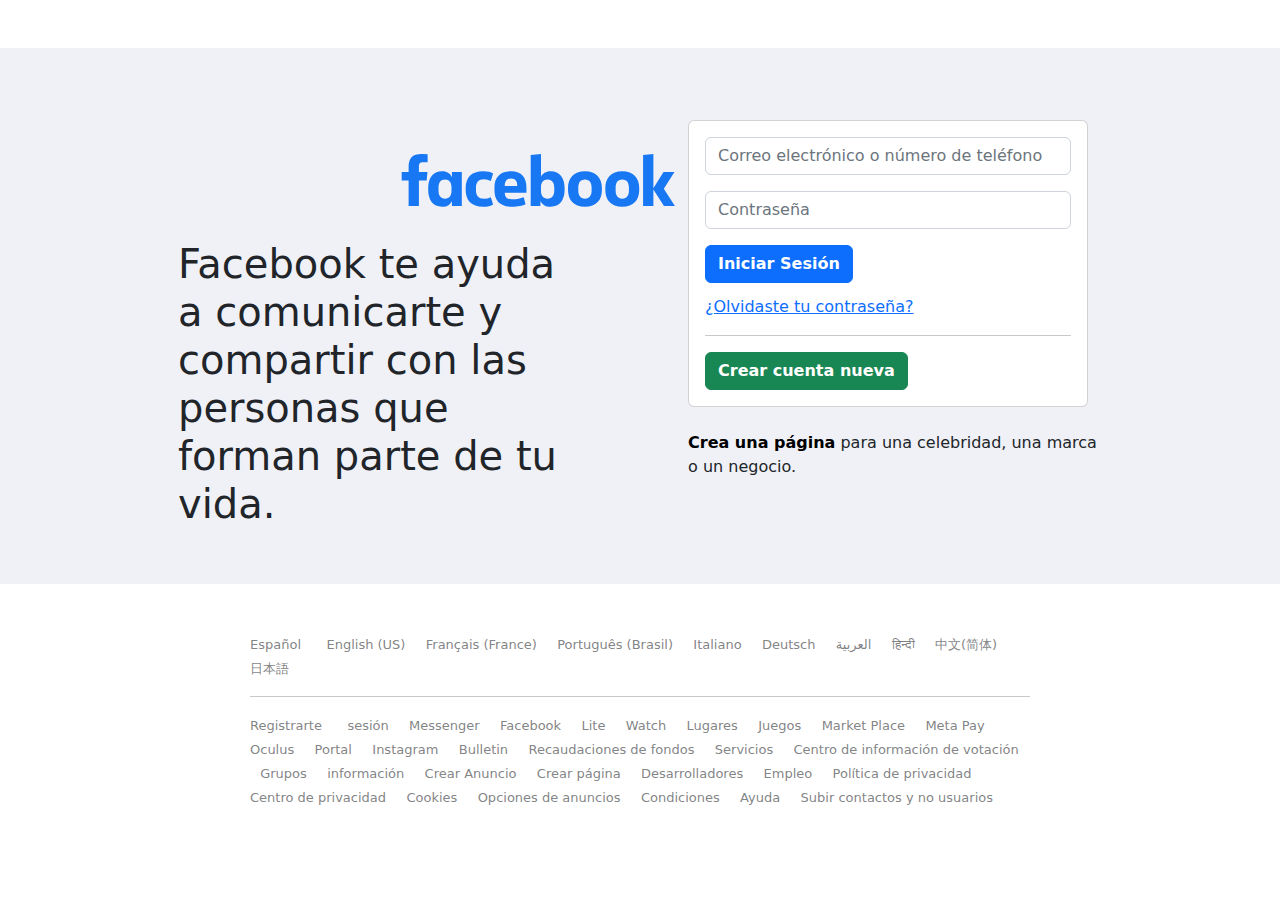
==== replicaFacebook/index.html @ c9c60d7c "Facebook 11/18/2022" ====
<!DOCTYPE html>
<html lang="es">

<head>
  <meta charset="UTF-8">
  <meta http-equiv="X-UA-Compatible" content="IE=edge">
  <meta name="viewport" content="width=device-width, initial-scale=1.0">
  <title>Replica Facebook</title>
  <link rel="stylesheet" href="assets/css/bootstrap.min.css">
  <link rel="stylesheet" href="assets/css/replicaFacebook.css">
  <link rel="shortcut icon" href="./assets/imagenes/facebook (1).png" type="image/x-icon">
</head>

<body class="body">
  <div class="colorfondo">
    <section class="container">
      <div class="row m-5">
        <div class="col-6 mt-4 p-5">
          <img class="logo" src="./assets/imagenes/dF5SId3UHWd.svg" alt="">
          <div>
            <h5 class="display-6">Facebook te ayuda a comunicarte y compartir con las personas que forman parte de tu
              vida.</h5>
          </div>
        </div>

        <div class="col-6 mt-4 p-5">
          <div class="card" style="width: 25rem;">
            <div class="card-body">
              <div class="mb-3">
                <input type="text" class="form-control" id="formGroupExampleInput"
                  placeholder="Correo electrónico o número de teléfono">
              </div>
              <div class="mb-3">

                <input type="text" class="form-control" id="formGroupExampleInput2" placeholder="Contraseña">
              </div>
              <div class="button">
                <button class="btn btn-primary" type="submit"><b>Iniciar Sesión</b></button>
              </div>
              </form>
              <a href="#" class="card-link">¿Olvidaste tu contraseña?</a>
              <hr>
              <div class="col-12">
                <button class="btn btn-success but" type="submit"><b>Crear cuenta nueva</b></button>
              </div>
            </div>
          </div><br>
          <div>
            <p><a href="#" class="creapag"><b>Crea una página</b></a> para una celebridad, una marca o un negocio.</p>
          </div>

        </div>

      </div>

    </section>

    <script src="./assets/js/bootstrap.js"></script>
  </div>
</body>

<footer class="footer">
  <div>
    <a href="#">Español</a> &nbsp &nbsp
    <a href="#">English (US)</a>&nbsp &nbsp
    <a href="#">Français (France)</a>&nbsp &nbsp
    <a href="#">Português (Brasil)</a>&nbsp &nbsp
    <a href="">Italiano</a>&nbsp &nbsp
    <a href="#">Deutsch</a>&nbsp &nbsp
    <a href="#">العربية</a>&nbsp &nbsp
    <a href="#">हिन्दी</a>&nbsp &nbsp
    <a href="#">中文(简体)</a>&nbsp &nbsp
    <a href="#">日本語</a>&nbsp &nbsp
  </div>
  <hr>
  <div>
    <a href="#">Registrarte</a> &nbsp &nbsp
    <a href="#">sesión</a>&nbsp &nbsp
    <a href="#">Messenger</a>&nbsp &nbsp
    <a href="#">Facebook</a>&nbsp &nbsp
    <a href="">Lite</a>&nbsp &nbsp
    <a href="#">Watch</a>&nbsp &nbsp
    <a href="#">Lugares</a>&nbsp &nbsp
    <a href="#">Juegos</a>&nbsp &nbsp
    <a href="#">Market Place</a>&nbsp &nbsp
    <a href="#">Meta Pay</a>&nbsp &nbsp
    <a href="#">Oculus</a>&nbsp &nbsp
    <a href="#">Portal</a>&nbsp &nbsp
    <a href="#">Instagram</a>&nbsp &nbsp
    <a href="#">Bulletin</a>&nbsp &nbsp
    <a href="#">Recaudaciones de fondos</a>&nbsp &nbsp
    <a href="#">Servicios</a>&nbsp &nbsp
    <a href="#">Centro de información de votación</a>&nbsp &nbsp
    <a href="#">Grupos</a>&nbsp &nbsp
    <a href="#">información</a>&nbsp &nbsp
    <a href="#">Crear Anuncio</a>&nbsp &nbsp
    <a href="#">Crear página</a>&nbsp &nbsp
    <a href="#">Desarrolladores</a>&nbsp &nbsp
    <a href="#">Empleo</a>&nbsp &nbsp
    <a href="#">Política de privacidad</a>&nbsp &nbsp
    <a href="#">Centro de privacidad</a>&nbsp &nbsp
    <a href="#">Cookies</a>&nbsp &nbsp
    <a href="#">Opciones de anuncios</a>&nbsp &nbsp
    <a href="#">Condiciones</a>&nbsp &nbsp
    <a href="#">Ayuda</a>&nbsp &nbsp
    <a href="#">Subir contactos y no usuarios</a>
  </div>
</footer>

</html>
---- replicaFacebook/assets/css/replicaFacebook.css ----
.creapag{
    text-decoration: none;
    color: black;
}
.language{
    Style
}
.listaslanguages{
    font-family: ;
}
.gap{
    gap: 10px;
}
.footer{
    margin: 0px 250px 50px;
}
.footer a{
    font-size: small;
    text-decoration: none;
    background-color: white;
    color: rgba(84, 86, 88, 0.747);
}
.container{
    background-color: rgb(239, 241, 247);
}
.logo{
    width: 720px;
    height: 120px;
    
    }

.colorfondo{
    background-color:  rgb(239, 241, 247);;
}
.card-link{
    justify-content: ;
}
.button{
    width: 1500px;
    height: 50px;
}
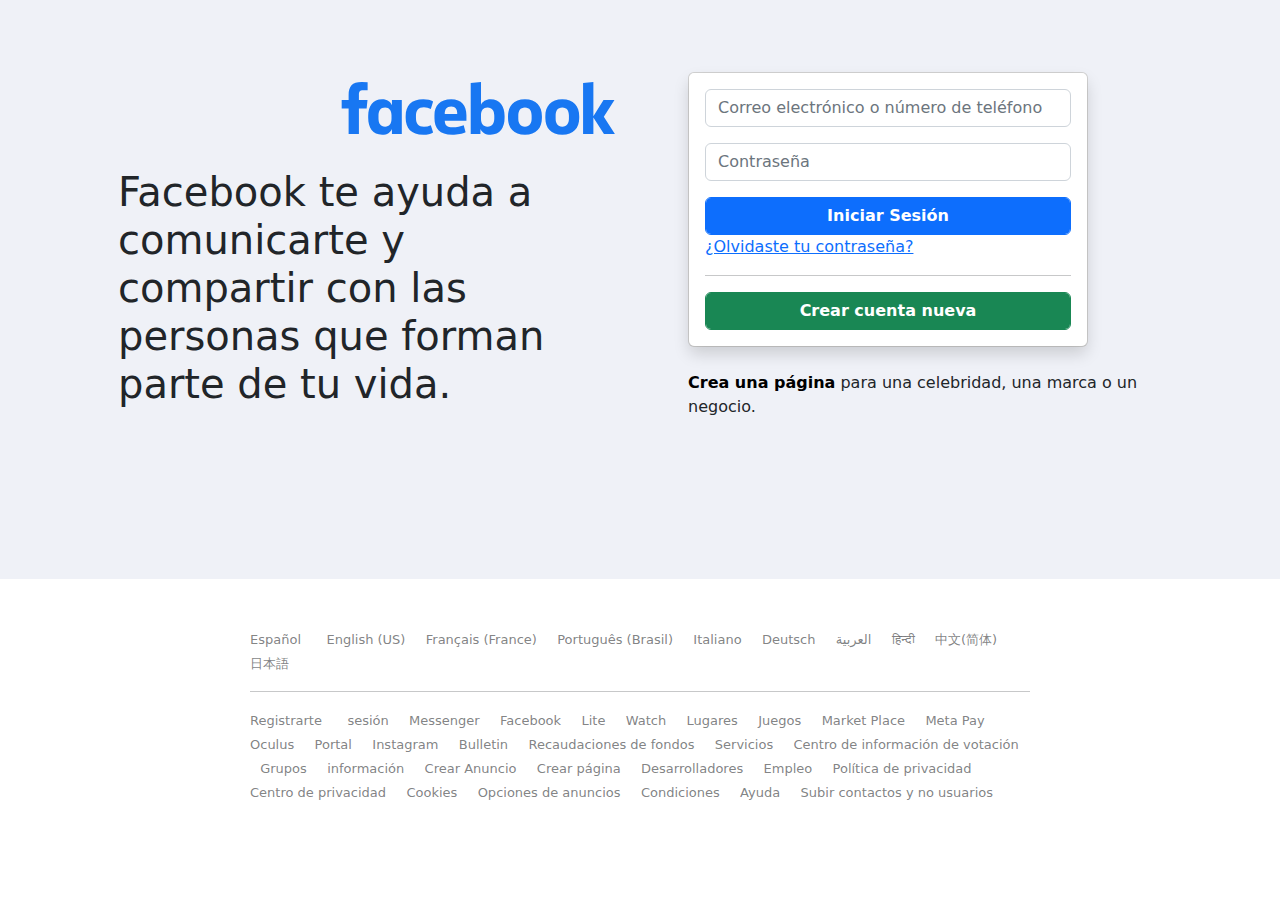
==== commit 8eea0ef5: "11/18/2022" ====
--- a/replicaFacebook/index.html
+++ b/replicaFacebook/index.html
@@ -14,8 +14,8 @@
 <body class="body">
   <div class="colorfondo">
     <section class="container">
-      <div class="row m-5">
-        <div class="col-6 mt-4 p-5">
+      <div class="row ">
+        <div class="col-6 p-5">
           <img class="logo" src="./assets/imagenes/dF5SId3UHWd.svg" alt="">
           <div>
             <h5 class="display-6">Facebook te ayuda a comunicarte y compartir con las personas que forman parte de tu
@@ -25,29 +25,31 @@
 
         <div class="col-6 mt-4 p-5">
           <div class="card" style="width: 25rem;">
-            <div class="card-body">
-              <div class="mb-3">
-                <input type="text" class="form-control" id="formGroupExampleInput"
-                  placeholder="Correo electrónico o número de teléfono">
-              </div>
-              <div class="mb-3">
+            <div class="card-body bg-white rounded-2 shadow p-3">
+              <form class="">
+                <div class="mb-3">
+                  <input type="text" class="form-control" id="formGroupExampleInput"
+                    placeholder="Correo electrónico o número de teléfono">
+                </div>
+                <div class="mb-3">
 
-                <input type="text" class="form-control" id="formGroupExampleInput2" placeholder="Contraseña">
-              </div>
-              <div class="button">
-                <button class="btn btn-primary" type="submit"><b>Iniciar Sesión</b></button>
-              </div>
+                  <input type="text" class="form-control" id="formGroupExampleInput2" placeholder="Contraseña">
+                </div>
+                <div>
+                  <button class="btn btn-primary form-control" type="submit"><b>Iniciar Sesión</b></button>
+                </div>
               </form>
               <a href="#" class="card-link">¿Olvidaste tu contraseña?</a>
               <hr>
               <div class="col-12">
-                <button class="btn btn-success but" type="submit"><b>Crear cuenta nueva</b></button>
+                <button class="btn btn-success form-control" type="submit"><b>Crear cuenta nueva</b></button>
               </div>
             </div>
           </div><br>
           <div>
             <p><a href="#" class="creapag"><b>Crea una página</b></a> para una celebridad, una marca o un negocio.</p>
           </div>
+          <br><br><br><br>
 
         </div>
 
@@ -58,6 +60,7 @@
     <script src="./assets/js/bootstrap.js"></script>
   </div>
 </body>
+<br><br>
 
 <footer class="footer">
   <div>
@@ -65,7 +68,7 @@
     <a href="#">English (US)</a>&nbsp &nbsp
     <a href="#">Français (France)</a>&nbsp &nbsp
     <a href="#">Português (Brasil)</a>&nbsp &nbsp
-    <a href="">Italiano</a>&nbsp &nbsp
+    <a href="#">Italiano</a>&nbsp &nbsp
     <a href="#">Deutsch</a>&nbsp &nbsp
     <a href="#">العربية</a>&nbsp &nbsp
     <a href="#">हिन्दी</a>&nbsp &nbsp
--- a/replicaFacebook/assets/css/replicaFacebook.css
+++ b/replicaFacebook/assets/css/replicaFacebook.css
@@ -2,12 +2,7 @@
     text-decoration: none;
     color: black;
 }
-.language{
-    Style
-}
-.listaslanguages{
-    font-family: ;
-}
+
 .gap{
     gap: 10px;
 }
@@ -33,7 +28,6 @@
     background-color:  rgb(239, 241, 247);;
 }
 .card-link{
-    justify-content: ;
 }
 .button{
     width: 1500px;
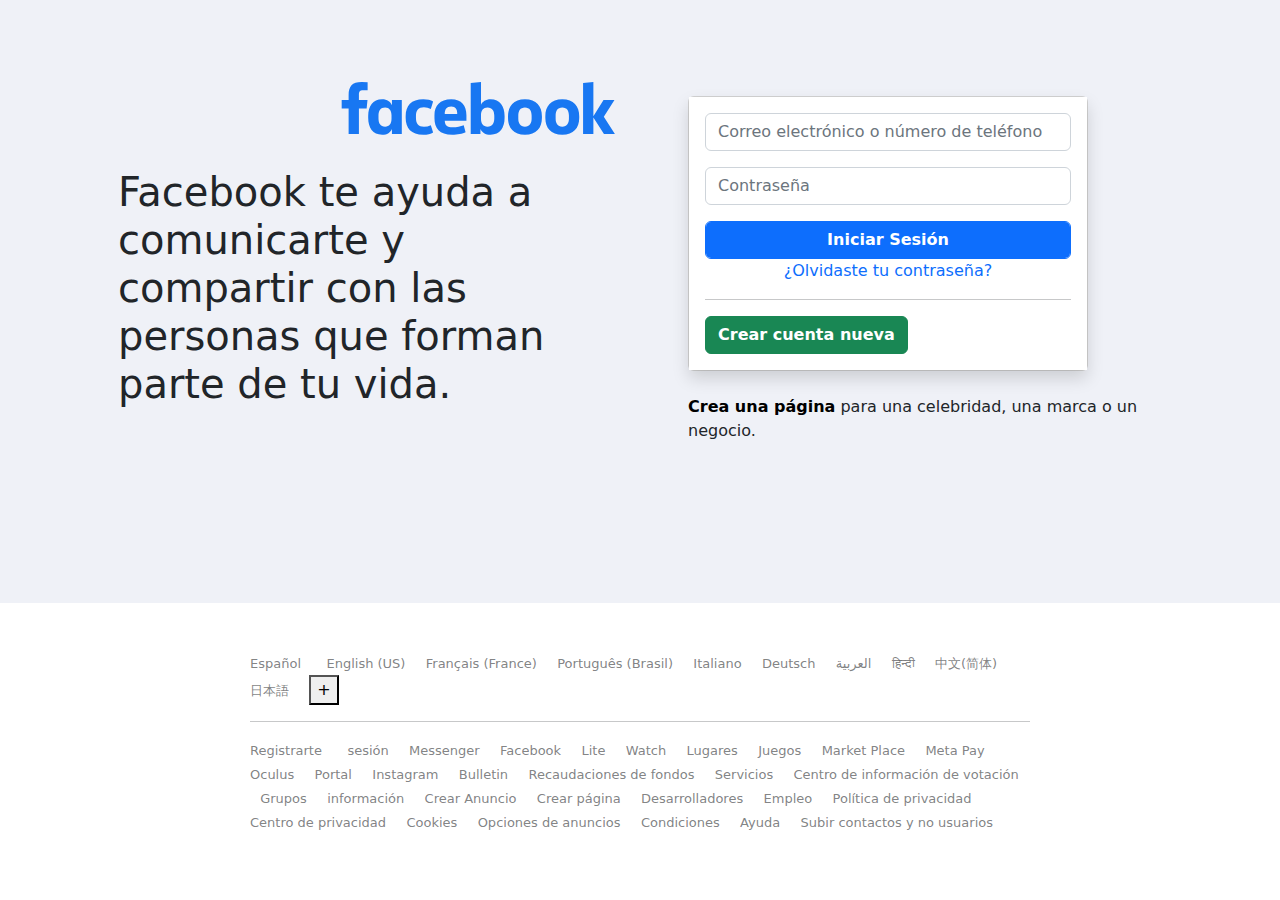
==== commit adc28f2e: "11/22/2022" ====
--- a/replicaFacebook/index.html
+++ b/replicaFacebook/index.html
@@ -23,11 +23,11 @@
           </div>
         </div>
 
-        <div class="col-6 mt-4 p-5">
+        <div class="col-6 mt-5 p-5">
           <div class="card" style="width: 25rem;">
-            <div class="card-body bg-white rounded-2 shadow p-3">
+            <div class="card-body bg-white shadow p-3">
               <form class="">
-                <div class="mb-3">
+                <div class="mb-3 rounded-5">
                   <input type="text" class="form-control" id="formGroupExampleInput"
                     placeholder="Correo electrónico o número de teléfono">
                 </div>
@@ -39,15 +39,15 @@
                   <button class="btn btn-primary form-control" type="submit"><b>Iniciar Sesión</b></button>
                 </div>
               </form>
-              <a href="#" class="card-link">¿Olvidaste tu contraseña?</a>
+              <a href="#" class="card-link olvidar d-flex justify-content-center align-content-center">¿Olvidaste tu contraseña?</a>
               <hr>
               <div class="col-12">
-                <button class="btn btn-success form-control" type="submit"><b>Crear cuenta nueva</b></button>
+                <button class="btn btn-success d-flex justify-content-center align-content-center" type="submit"><b>Crear cuenta nueva</b></button>
               </div>
             </div>
           </div><br>
           <div>
-            <p><a href="#" class="creapag"><b>Crea una página</b></a> para una celebridad, una marca o un negocio.</p>
+            <p><a href="#" class="creapag justify-content-center align-content-center"><b>Crea una página</b></a> para una celebridad, una marca o un negocio.</p>
           </div>
           <br><br><br><br>
 
@@ -74,6 +74,7 @@
     <a href="#">हिन्दी</a>&nbsp &nbsp
     <a href="#">中文(简体)</a>&nbsp &nbsp
     <a href="#">日本語</a>&nbsp &nbsp
+    <button>+</button>
   </div>
   <hr>
   <div>
@@ -110,4 +111,4 @@
   </div>
 </footer>
 
-</html>+</html>
--- a/replicaFacebook/assets/css/replicaFacebook.css
+++ b/replicaFacebook/assets/css/replicaFacebook.css
@@ -27,9 +27,11 @@
 .colorfondo{
     background-color:  rgb(239, 241, 247);;
 }
-.card-link{
-}
+
 .button{
     width: 1500px;
     height: 50px;
 }
+.olvidar{
+    text-decoration: none;
+}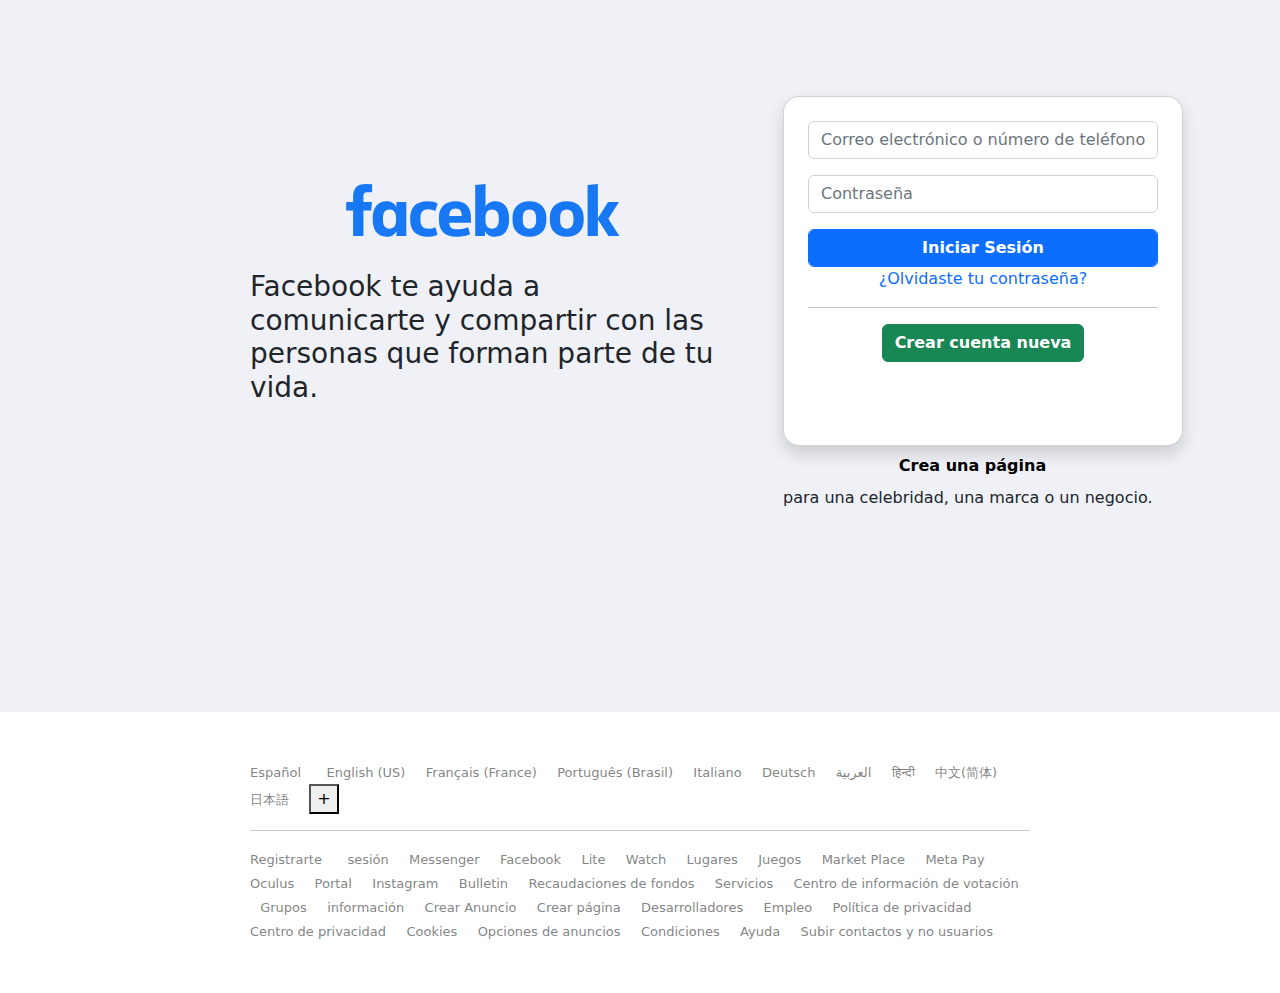
==== commit e4e72cb0: "11/25/2022" ====
--- a/replicaFacebook/index.html
+++ b/replicaFacebook/index.html
@@ -14,20 +14,21 @@
 <body class="body">
   <div class="colorfondo">
     <section class="container">
-      <div class="row ">
-        <div class="col-6 p-5">
-          <img class="logo" src="./assets/imagenes/dF5SId3UHWd.svg" alt="">
-          <div>
-            <h5 class="display-6">Facebook te ayuda a comunicarte y compartir con las personas que forman parte de tu
-              vida.</h5>
-          </div>
+      <div class="row">
+        <div class="col-7 imgfb">
+          <img class="logo d-flex justify-content-start align-content-start img-fluid"
+            src="./assets/imagenes/facebook23.svg" alt="">
+
+          <h5 class="fs-3 fw-normal">Facebook te ayuda a comunicarte y compartir con las personas que forman parte de tu
+            vida.</h5>
+
         </div>
 
-        <div class="col-6 mt-5 p-5">
-          <div class="card" style="width: 25rem;">
-            <div class="card-body bg-white shadow p-3">
+        <div class="col-5 mt-5 p-5">
+          <div class="card tarj shadow rounded-4 p-2 d-flex justify-content-center " style="">
+            <div class="card-body">
               <form class="">
-                <div class="mb-3 rounded-5">
+                <div class="mb-3 ">
                   <input type="text" class="form-control" id="formGroupExampleInput"
                     placeholder="Correo electrónico o número de teléfono">
                 </div>
@@ -39,21 +40,22 @@
                   <button class="btn btn-primary form-control" type="submit"><b>Iniciar Sesión</b></button>
                 </div>
               </form>
-              <a href="#" class="card-link olvidar d-flex justify-content-center align-content-center">¿Olvidaste tu contraseña?</a>
+              <a href="#" class="card-link olvidar d-flex justify-content-center align-content-center">¿Olvidaste tu
+                contraseña?</a>
               <hr>
-              <div class="col-12">
-                <button class="btn btn-success d-flex justify-content-center align-content-center" type="submit"><b>Crear cuenta nueva</b></button>
+              <div class="col-12 d-flex justify-content-center align-content-center">
+                <button class="btn btn-success"
+                  type="submit"><b>Crear cuenta nueva</b></button>
               </div>
             </div>
-          </div><br>
-          <div>
-            <p><a href="#" class="creapag justify-content-center align-content-center"><b>Crea una página</b></a> para una celebridad, una marca o un negocio.</p>
-          </div>
-          <br><br><br><br>
+            </div>
+            <div>
+              <p><a href="#" class="creapag p-2 d-flex justify-content-center align-text/align-content-center"><b>Crea una
+                    página</b></a> para una celebridad, una marca o un negocio.</p>
+            </div>
+          </div>          
 
         </div>
-
-      </div>
 
     </section>
 
@@ -111,4 +113,4 @@
   </div>
 </footer>
 
-</html>
+</html>--- a/replicaFacebook/assets/css/replicaFacebook.css
+++ b/replicaFacebook/assets/css/replicaFacebook.css
@@ -1,3 +1,22 @@
+.colorfondo{
+    background-color:  rgb(239, 241, 247);;
+}
+
+.imgfb{
+    padding: 150px 20px 300px 180px;
+}
+.logo{
+    width: 600px;
+    height: 120px;
+}
+.tarj{
+    width: 400px;
+    height: 350px;
+
+}
+.cajauno{
+   
+}
 .creapag{
     text-decoration: none;
     color: black;
@@ -14,19 +33,14 @@
     text-decoration: none;
     background-color: white;
     color: rgba(84, 86, 88, 0.747);
+    padding
 }
 .container{
     background-color: rgb(239, 241, 247);
 }
-.logo{
-    width: 720px;
-    height: 120px;
-    
-    }
 
-.colorfondo{
-    background-color:  rgb(239, 241, 247);;
-}
+
+
 
 .button{
     width: 1500px;
@@ -34,4 +48,7 @@
 }
 .olvidar{
     text-decoration: none;
+}
+.color{
+    background-color: aquamarine;
 }